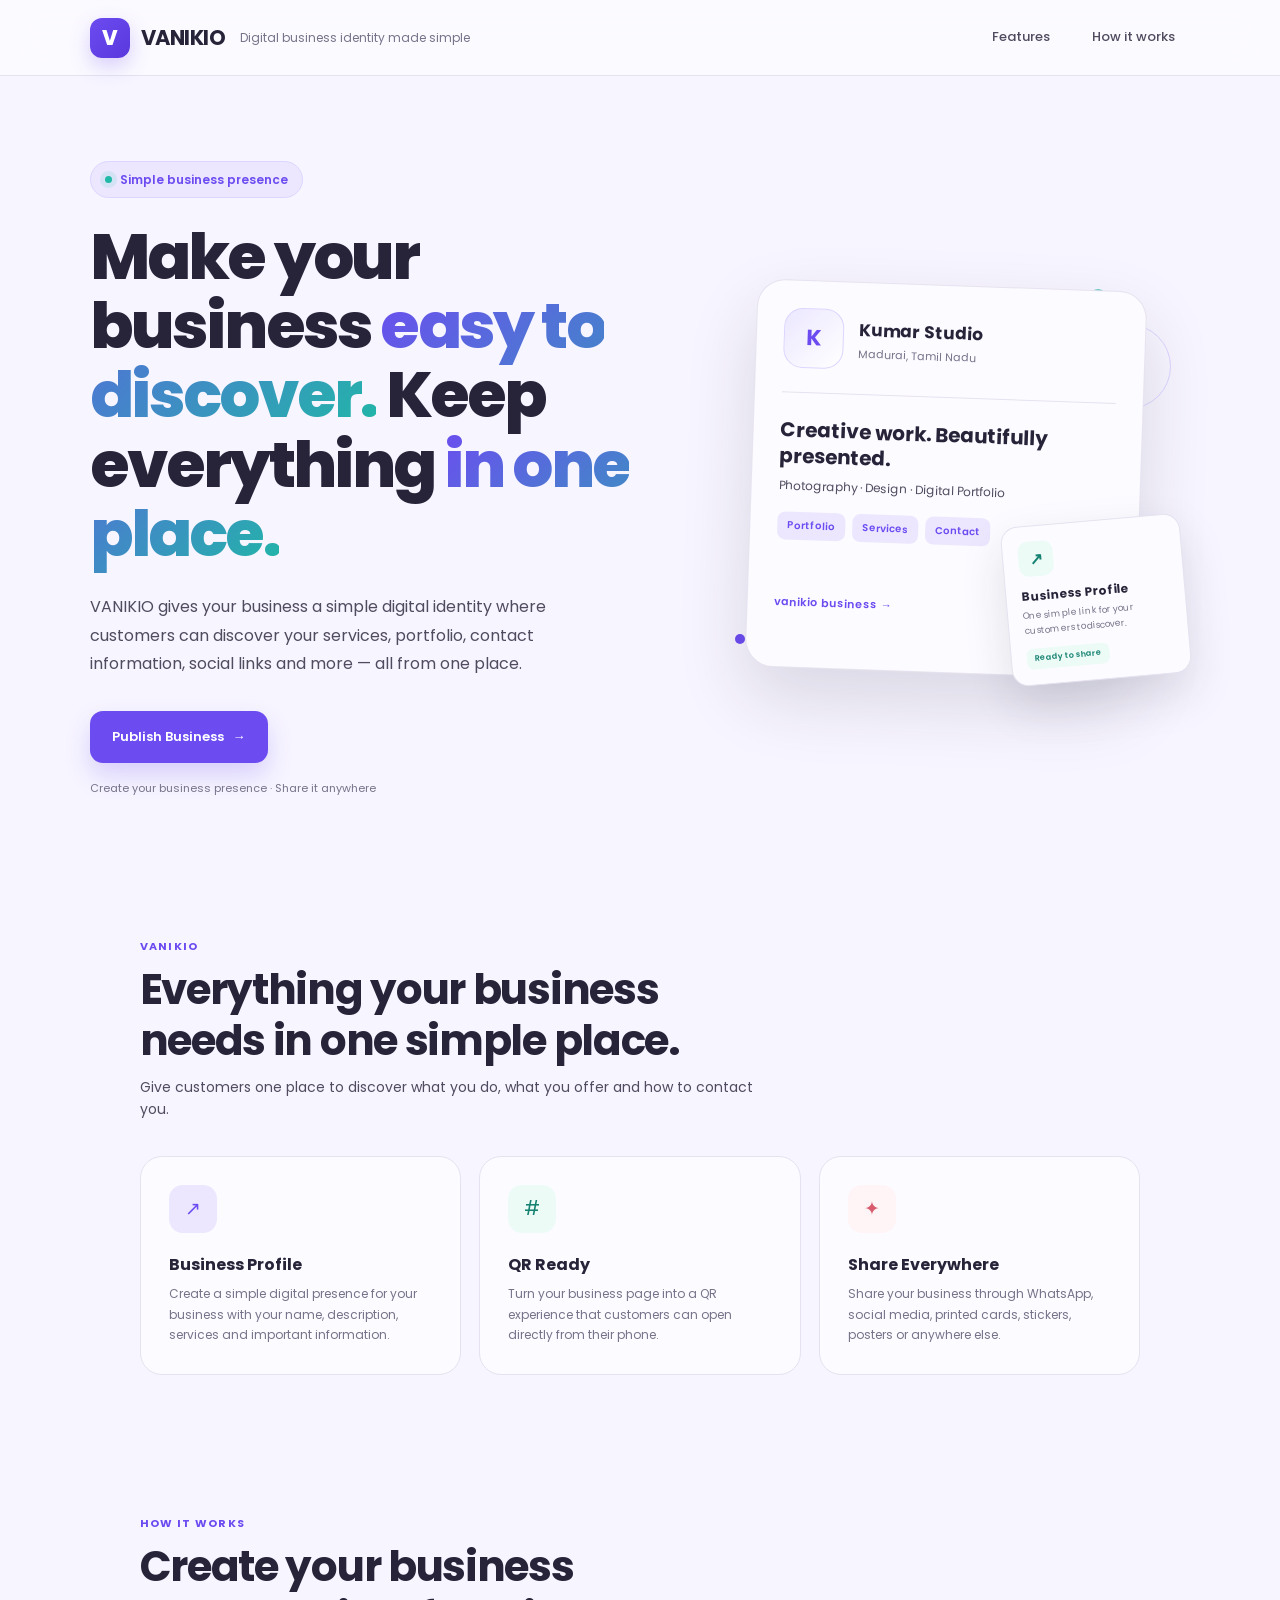
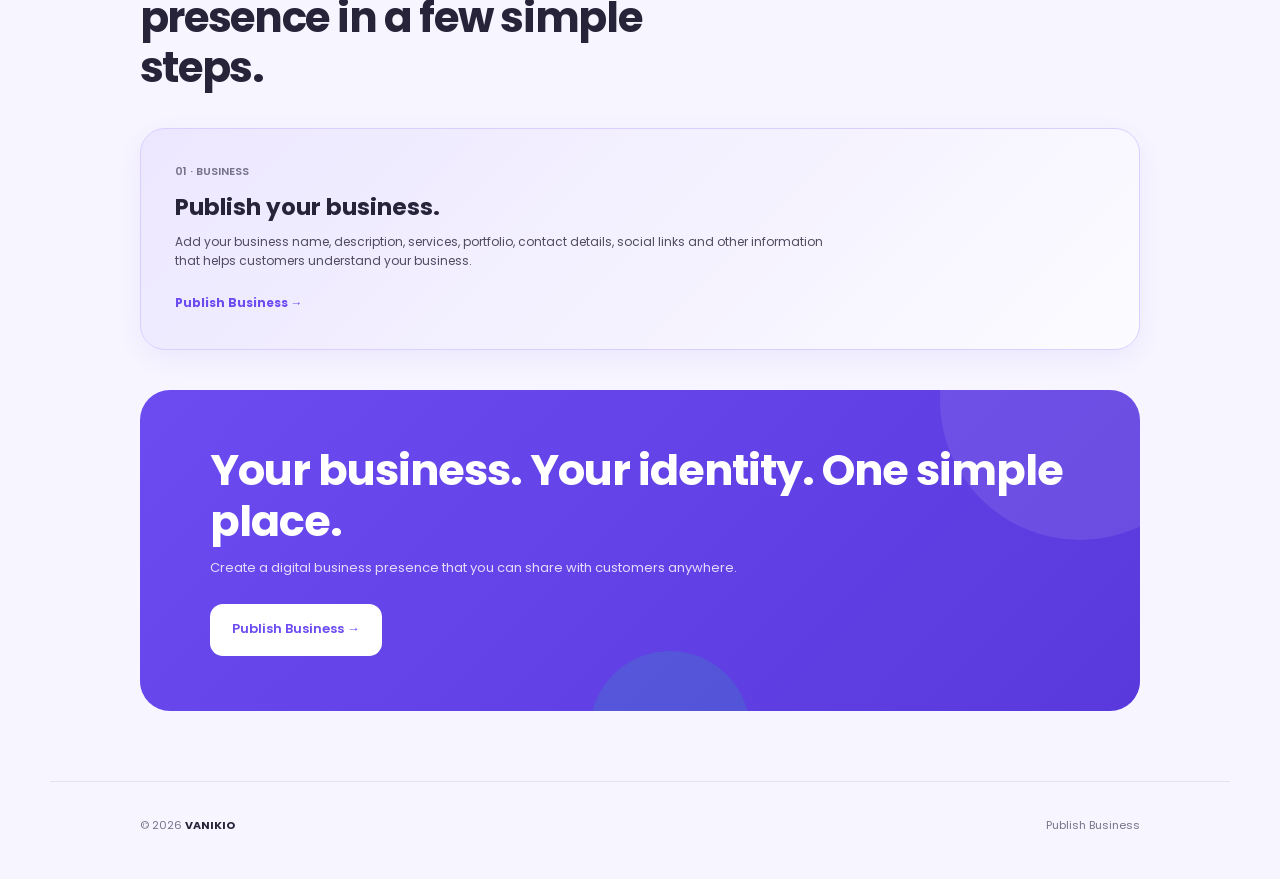
==== index.html @ 50421a09 "Add files via upload" ====
<!DOCTYPE html>
<html lang="en">

<head>
    <meta charset="UTF-8">
    <meta name="viewport" content="width=device-width, initial-scale=1.0">

    <title>VANIKIO — Digital Business Identity Made Simple</title>

    <link rel="preconnect" href="https://fonts.googleapis.com">
    <link rel="preconnect" href="https://fonts.gstatic.com" crossorigin>

    <link
        href="https://fonts.googleapis.com/css2?family=Poppins:wght@400;500;600;700;800&display=swap"
        rel="stylesheet"
    >

    <style>

        :root {
            --bg: #f7f5ff;
            --surface: #fcfbff;

            --primary: #6c4cf1;
            --primary-dark: #5938dc;
            --primary-soft: #ece7ff;

            --secondary: #20b8a6;

            --text: #27243a;
            --text-soft: #514b60;
            --muted: #77738a;
            --muted-light: #9993aa;

            --border: #e6e2f0;

            --success: #168271;
            --success-soft: #edfbf7;

            --shadow: 0 20px 60px rgba(108, 76, 241, 0.10);
            --shadow-small: 0 8px 25px rgba(108, 76, 241, 0.08);
        }


        * {
            margin: 0;
            padding: 0;
            box-sizing: border-box;
        }


        html {
            scroll-behavior: smooth;
        }


        body {
            font-family: "Poppins", sans-serif;
            background: var(--bg);
            color: var(--text);
            line-height: 1.6;
            overflow-x: hidden;
        }


        a {
            text-decoration: none;
            color: inherit;
        }


        button {
            font-family: inherit;
        }


        /* =====================================================
           NAVBAR
        ===================================================== */

        .navbar {
            position: sticky;
            top: 0;
            z-index: 1000;

            height: 76px;

            display: flex;
            align-items: center;
            justify-content: space-between;

            padding: 0 7%;

            background: rgba(252, 251, 255, 0.88);

            border-bottom: 1px solid var(--border);

            backdrop-filter: blur(18px);
        }


        .brand {
            display: flex;
            align-items: center;
            gap: 11px;
        }


        .brand-logo {
            width: 40px;
            height: 40px;

            display: flex;
            align-items: center;
            justify-content: center;

            border-radius: 12px;

            background: linear-gradient(
                135deg,
                var(--primary),
                var(--primary-dark)
            );

            color: white;

            font-size: 21px;
            font-weight: 800;

            box-shadow:
                0 8px 20px rgba(108, 76, 241, 0.25);
        }


        .brand-name {
            font-size: 21px;
            font-weight: 700;
            letter-spacing: -0.5px;
        }


        .brand-tag {
            color: var(--muted);
            font-size: 12px;
            margin-left: 4px;
        }


        .nav-right {
            display: flex;
            align-items: center;
            gap: 12px;
        }


        .nav-link {
            color: var(--text-soft);
            font-size: 13px;
            font-weight: 500;

            padding: 9px 15px;

            border-radius: 10px;

            transition: 0.2s ease;
        }


        .nav-link:hover {
            background: var(--primary-soft);
            color: var(--primary);
        }


        /* =====================================================
           HERO
        ===================================================== */

        .hero {
            max-width: 1280px;
            margin: auto;

            min-height: 650px;

            padding: 85px 7% 70px;

            display: grid;

            grid-template-columns:
                1.05fr 0.95fr;

            gap: 70px;

            align-items: center;
        }


        .hero-content {
            position: relative;
            z-index: 2;
        }


        .hero-badge {
            display: inline-flex;
            align-items: center;
            gap: 8px;

            padding: 8px 14px;

            border-radius: 30px;

            background: var(--primary-soft);

            border: 1px solid #ddd5ff;

            color: var(--primary);

            font-size: 12px;
            font-weight: 600;

            margin-bottom: 24px;
        }


        .badge-dot {
            width: 7px;
            height: 7px;

            border-radius: 50%;

            background: var(--secondary);

            box-shadow:
                0 0 0 5px rgba(32, 184, 166, 0.12);
        }


        .hero h1 {
            font-size: clamp(43px, 5vw, 72px);

            line-height: 1.08;

            letter-spacing: -2.8px;

            font-weight: 800;

            max-width: 720px;
        }


        .hero h1 span {
            background: linear-gradient(
                135deg,
                var(--primary),
                var(--secondary)
            );

            -webkit-background-clip: text;
            background-clip: text;

            color: transparent;
        }


        .hero-description {
            max-width: 610px;

            margin-top: 25px;

            font-size: 16px;

            line-height: 1.8;

            color: var(--text-soft);
        }


        /* =====================================================
           HERO ACTION
        ===================================================== */

        .hero-actions {
            display: flex;
            flex-wrap: wrap;

            gap: 12px;

            margin-top: 32px;
        }


        .btn {
            height: 52px;

            padding: 0 22px;

            border-radius: 13px;

            display: inline-flex;

            align-items: center;
            justify-content: center;

            gap: 9px;

            font-size: 13px;
            font-weight: 600;

            cursor: pointer;

            transition:
                transform 0.2s ease,
                box-shadow 0.2s ease,
                background 0.2s ease;
        }


        .btn:hover {
            transform: translateY(-2px);
        }


        .btn-primary {
            background: var(--primary);

            color: white;

            box-shadow:
                0 12px 25px rgba(108, 76, 241, 0.22);
        }


        .btn-primary:hover {
            background: var(--primary-dark);

            box-shadow:
                0 16px 30px rgba(108, 76, 241, 0.28);
        }


        .hero-note {
            margin-top: 17px;

            color: var(--muted);

            font-size: 11px;
        }


        /* =====================================================
           HERO VISUAL
        ===================================================== */

        .hero-visual {
            position: relative;

            min-height: 510px;

            display: flex;

            align-items: center;
            justify-content: center;
        }


        .visual-orb {
            position: absolute;

            width: 330px;
            height: 330px;

            border-radius: 50%;

            background:
                radial-gradient(
                    circle at 35% 30%,
                    #ffffff 0,
                    var(--primary-soft) 45%,
                    #ddd5ff 100%
                );
        }


        .visual-orb::after {
            content: "";

            position: absolute;

            width: 150px;
            height: 150px;

            right: -35px;
            bottom: 15px;

            border-radius: 50%;

            background: var(--secondary);

            opacity: 0.14;
        }


        /* =====================================================
           BUSINESS CARD
        ===================================================== */

        .profile-card {
            position: relative;
            z-index: 3;

            width: min(390px, 88%);

            padding: 27px;

            background: var(--surface);

            border: 1px solid rgba(230, 226, 240, 0.95);

            border-radius: 28px;

            box-shadow:
                0 30px 70px rgba(39, 36, 58, 0.14);

            transform: rotate(2deg);
        }


        .profile-top {
            display: flex;

            align-items: center;

            gap: 15px;
        }


        .profile-avatar {
            width: 60px;
            height: 60px;

            border-radius: 19px;

            background:
                linear-gradient(
                    135deg,
                    var(--primary-soft),
                    #ffffff
                );

            border: 1px solid #ddd5ff;

            display: flex;

            align-items: center;
            justify-content: center;

            color: var(--primary);

            font-size: 22px;
            font-weight: 700;
        }


        .profile-name {
            font-size: 17px;
            font-weight: 700;
        }


        .profile-location {
            margin-top: 2px;

            color: var(--muted);

            font-size: 11px;
        }


        .profile-line {
            height: 1px;

            background: var(--border);

            margin: 24px 0;
        }


        .profile-heading {
            font-size: 20px;

            font-weight: 700;

            line-height: 1.3;
        }


        .profile-subtitle {
            color: var(--text-soft);

            font-size: 12px;

            margin-top: 7px;
        }


        .profile-tags {
            display: flex;

            gap: 7px;

            flex-wrap: wrap;

            margin-top: 17px;
        }


        .profile-tag {
            padding: 6px 10px;

            border-radius: 8px;

            background: var(--primary-soft);

            color: var(--primary);

            font-size: 10px;

            font-weight: 600;
        }


        .profile-footer {
            display: flex;

            justify-content: space-between;

            align-items: center;

            margin-top: 25px;
        }


        .profile-link {
            font-size: 11px;

            color: var(--primary);

            font-weight: 600;
        }


        /* =====================================================
           QR
        ===================================================== */

        .qr-box {
            width: 75px;
            height: 75px;

            padding: 7px;

            border-radius: 12px;

            background: white;

            border: 1px solid var(--border);

            display: grid;

            grid-template-columns:
                repeat(7, 1fr);

            gap: 2px;
        }


        .qr-box span {
            border-radius: 1px;

            background: var(--text);
        }


        .qr-box span:nth-child(3n),
        .qr-box span:nth-child(5n) {
            background: var(--primary);
        }


        /* =====================================================
           BUSINESS FLOATING CARD
        ===================================================== */

        .share-floating {
            position: absolute;

            z-index: 5;

            right: 1%;

            bottom: 55px;

            width: 180px;

            padding: 15px;

            background: var(--surface);

            border: 1px solid var(--border);

            border-radius: 17px;

            box-shadow:
                0 20px 45px rgba(39, 36, 58, 0.13);

            transform: rotate(-5deg);
        }


        .share-icon {
            width: 35px;
            height: 35px;

            border-radius: 10px;

            display: flex;

            align-items: center;
            justify-content: center;

            background: var(--success-soft);

            color: var(--success);

            font-weight: 700;
        }


        .share-title {
            font-size: 12px;

            font-weight: 700;

            margin-top: 10px;
        }


        .share-text {
            font-size: 9px;

            color: var(--muted);

            margin-top: 3px;
        }


        .share-status {
            margin-top: 11px;

            display: inline-block;

            padding: 4px 8px;

            border-radius: 7px;

            background: var(--success-soft);

            color: var(--success);

            font-size: 8px;

            font-weight: 600;
        }


        /* =====================================================
           DECORATION
        ===================================================== */

        .decor {
            position: absolute;

            border-radius: 50%;
        }


        .decor-one {
            width: 18px;
            height: 18px;

            top: 65px;
            right: 17%;

            background: var(--secondary);

            opacity: 0.7;
        }


        .decor-two {
            width: 10px;
            height: 10px;

            left: 7%;
            bottom: 90px;

            background: var(--primary);
        }


        .decor-three {
            width: 85px;
            height: 85px;

            right: 4%;
            top: 100px;

            border: 1px solid #dcd4ff;

            background: transparent;
        }


        /* =====================================================
           SECTION
        ===================================================== */

        .section {
            max-width: 1180px;

            margin: auto;

            padding: 70px 7%;
        }


        .section-header {
            max-width: 620px;

            margin-bottom: 35px;
        }


        .section-label {
            color: var(--primary);

            font-size: 11px;

            text-transform: uppercase;

            letter-spacing: 1.3px;

            font-weight: 700;

            margin-bottom: 10px;
        }


        .section-title {
            font-size: clamp(28px, 4vw, 42px);

            line-height: 1.2;

            letter-spacing: -1.3px;

            font-weight: 700;
        }


        .section-description {
            color: var(--text-soft);

            font-size: 14px;

            margin-top: 10px;
        }


        /* =====================================================
           FEATURES
        ===================================================== */

        .features {
            display: grid;

            grid-template-columns:
                repeat(3, 1fr);

            gap: 18px;
        }


        .feature {
            padding: 28px;

            background: var(--surface);

            border: 1px solid var(--border);

            border-radius: 22px;

            transition:
                transform 0.2s ease,
                box-shadow 0.2s ease,
                border-color 0.2s ease;
        }


        .feature:hover {
            transform: translateY(-5px);

            border-color: #d7cdfd;

            box-shadow: var(--shadow);
        }


        .feature-icon {
            width: 48px;
            height: 48px;

            border-radius: 14px;

            display: flex;

            align-items: center;
            justify-content: center;

            background: var(--primary-soft);

            color: var(--primary);

            font-size: 19px;

            margin-bottom: 19px;
        }


        .feature:nth-child(2) .feature-icon {
            background: var(--success-soft);

            color: var(--success);
        }


        .feature:nth-child(3) .feature-icon {
            background: #fff4f6;

            color: #d85c6e;
        }


        .feature h3 {
            font-size: 16px;

            margin-bottom: 7px;
        }


        .feature p {
            color: var(--muted);

            font-size: 12px;

            line-height: 1.7;
        }


        /* =====================================================
           BUSINESS PATH
        ===================================================== */

        .paths {
            display: grid;

            grid-template-columns: 1fr;

            gap: 20px;
        }


        .path-card {
            position: relative;

            overflow: hidden;

            padding: 34px;

            border-radius: 25px;

            border: 1px solid var(--border);

            background: var(--surface);

            box-shadow: var(--shadow-small);
        }


        .path-card.primary-path {
            background:
                linear-gradient(
                    135deg,
                    var(--primary-soft),
                    var(--surface)
                );

            border-color: #d9d0ff;
        }


        .path-number {
            font-size: 11px;

            color: var(--muted);

            font-weight: 600;
        }


        .path-card h3 {
            font-size: 23px;

            line-height: 1.3;

            margin-top: 12px;
        }


        .path-card p {
            color: var(--text-soft);

            font-size: 12px;

            margin-top: 9px;

            max-width: 650px;
        }


        .path-action {
            display: inline-flex;

            margin-top: 23px;

            color: var(--primary);

            font-size: 12px;

            font-weight: 700;

            align-items: center;

            gap: 7px;
        }


        /* =====================================================
           CTA
        ===================================================== */

        .cta {
            margin-top: 40px;

            padding: 55px 7%;

            border-radius: 30px;

            background:
                linear-gradient(
                    135deg,
                    var(--primary),
                    var(--primary-dark)
                );

            color: white;

            position: relative;

            overflow: hidden;
        }


        .cta::before {
            content: "";

            position: absolute;

            width: 280px;
            height: 280px;

            border-radius: 50%;

            right: -80px;
            top: -130px;

            background:
                rgba(255,255,255,0.09);
        }


        .cta::after {
            content: "";

            position: absolute;

            width: 160px;
            height: 160px;

            border-radius: 50%;

            left: 45%;
            bottom: -100px;

            background:
                rgba(32,184,166,0.18);
        }


        .cta-content {
            position: relative;

            z-index: 2;
        }


        .cta h2 {
            font-size: clamp(28px, 4vw, 43px);

            line-height: 1.2;

            letter-spacing: -1px;
        }


        .cta p {
            max-width: 560px;

            margin-top: 10px;

            font-size: 13px;

            opacity: 0.82;
        }


        .cta .btn {
            margin-top: 25px;

            background: white;

            color: var(--primary);

            box-shadow: none;
        }


        .cta .btn:hover {
            background: var(--primary-soft);
        }


        /* =====================================================
           FOOTER
        ===================================================== */

        footer {
            max-width: 1180px;

            margin: auto;

            padding: 35px 7% 45px;

            display: flex;

            align-items: center;

            justify-content: space-between;

            border-top: 1px solid var(--border);

            color: var(--muted);

            font-size: 11px;
        }


        .footer-brand {
            font-weight: 700;

            color: var(--text);
        }


        .footer-links {
            display: flex;

            gap: 18px;
        }


        .footer-links a:hover {
            color: var(--primary);
        }


        /* =====================================================
           RESPONSIVE
        ===================================================== */

        @media (max-width: 900px) {

            .hero {
                grid-template-columns: 1fr;

                padding-top: 60px;

                gap: 20px;
            }


            .hero-content {
                text-align: center;
            }


            .hero-description {
                margin-left: auto;
                margin-right: auto;
            }


            .hero-actions {
                justify-content: center;
            }


            .hero-note {
                text-align: center;
            }


            .hero-visual {
                min-height: 470px;
            }


            .features {
                grid-template-columns: 1fr;
            }

        }


        @media (max-width: 620px) {

            .navbar {
                height: 68px;

                padding: 0 5%;
            }


            .brand-tag,
            .nav-right .nav-link {
                display: none;
            }


            .hero {
                padding: 55px 5% 40px;
            }


            .hero h1 {
                letter-spacing: -1.8px;
            }


            .hero-description {
                font-size: 14px;
            }


            .hero-actions {
                flex-direction: column;
            }


            .btn {
                width: 100%;
            }


            .hero-visual {
                min-height: 400px;
            }


            .profile-card {
                width: 92%;

                padding: 22px;
            }


            .share-floating {
                right: 0;

                bottom: 25px;

                width: 155px;
            }


            .visual-orb {
                width: 270px;
                height: 270px;
            }


            .section {
                padding: 55px 5%;
            }


            .path-card {
                padding: 27px;
            }


            .cta {
                margin-top: 25px;

                padding: 40px 7%;

                border-radius: 24px;
            }


            footer {
                padding-left: 5%;
                padding-right: 5%;

                flex-direction: column;

                gap: 15px;

                text-align: center;
            }

        }

    </style>
</head>


<body>


    <!-- =====================================================
         NAVBAR
    ===================================================== -->

    <nav class="navbar">

        <a href="#" class="brand">

            <div class="brand-logo">
                V
            </div>

            <div class="brand-name">
                VANIKIO
            </div>

            <span class="brand-tag">
                Digital business identity made simple
            </span>

        </a>


        <div class="nav-right">

            <a href="#features" class="nav-link">
                Features
            </a>

            <a href="#paths" class="nav-link">
                How it works
            </a>

        </div>

    </nav>



    <!-- =====================================================
         HERO
    ===================================================== -->

    <main>

        <section class="hero">


            <div class="hero-content">


                <div class="hero-badge">

                    <span class="badge-dot"></span>

                    Simple business presence

                </div>


                <h1>

                    Make your business
                    <span>easy to discover.</span>

                    Keep everything
                    <span>in one place.</span>

                </h1>


                <p class="hero-description">

                    VANIKIO gives your business a simple digital identity
                    where customers can discover your services, portfolio,
                    contact information, social links and more — all from
                    one place.

                </p>


                <div class="hero-actions">

                    <a
                        href="publish-buisness.html"
                        class="btn btn-primary"
                    >

                        Publish Business

                        <span>→</span>

                    </a>

                </div>


                <p class="hero-note">

                    Create your business presence · Share it anywhere

                </p>

            </div>



            <!-- =================================================
                 HERO VISUAL
            ================================================= -->

            <div class="hero-visual">

                <div class="visual-orb"></div>

                <div class="decor decor-one"></div>

                <div class="decor decor-two"></div>

                <div class="decor decor-three"></div>


                <div class="profile-card">


                    <div class="profile-top">

                        <div class="profile-avatar">
                            K
                        </div>


                        <div>

                            <div class="profile-name">
                                Kumar Studio
                            </div>

                            <div class="profile-location">
                                Madurai, Tamil Nadu
                            </div>

                        </div>

                    </div>


                    <div class="profile-line"></div>


                    <div class="profile-heading">

                        Creative work.
                        Beautifully presented.

                    </div>


                    <div class="profile-subtitle">

                        Photography · Design · Digital Portfolio

                    </div>


                    <div class="profile-tags">

                        <span class="profile-tag">
                            Portfolio
                        </span>

                        <span class="profile-tag">
                            Services
                        </span>

                        <span class="profile-tag">
                            Contact
                        </span>

                    </div>


                    <div class="profile-footer">

                        <div class="profile-link">
                            vanikio business →
                        </div>


                        <div class="qr-box">

                            <span></span>
                            <span></span>
                            <span></span>
                            <span></span>
                            <span></span>
                            <span></span>
                            <span></span>

                            <span></span>
                            <span></span>
                            <span></span>
                            <span></span>
                            <span></span>
                            <span></span>
                            <span></span>

                            <span></span>
                            <span></span>
                            <span></span>
                            <span></span>
                            <span></span>
                            <span></span>
                            <span></span>

                            <span></span>
                            <span></span>
                            <span></span>
                            <span></span>
                            <span></span>
                            <span></span>
                            <span></span>

                            <span></span>
                            <span></span>
                            <span></span>
                            <span></span>
                            <span></span>
                            <span></span>
                            <span></span>

                            <span></span>
                            <span></span>
                            <span></span>
                            <span></span>
                            <span></span>
                            <span></span>
                            <span></span>

                            <span></span>
                            <span></span>
                            <span></span>
                            <span></span>
                            <span></span>
                            <span></span>
                            <span></span>

                        </div>

                    </div>

                </div>



                <div class="share-floating">

                    <div class="share-icon">
                        ↗
                    </div>

                    <div class="share-title">
                        Business Profile
                    </div>

                    <div class="share-text">

                        One simple link for your
                        customers to discover.

                    </div>

                    <span class="share-status">

                        Ready to share

                    </span>

                </div>

            </div>

        </section>



        <!-- =====================================================
             FEATURES
        ===================================================== -->

        <section class="section" id="features">


            <div class="section-header">

                <div class="section-label">
                    VANIKIO
                </div>

                <h2 class="section-title">

                    Everything your business needs
                    in one simple place.

                </h2>

                <p class="section-description">

                    Give customers one place to discover what
                    you do, what you offer and how to contact you.

                </p>

            </div>


            <div class="features">


                <div class="feature">

                    <div class="feature-icon">
                        ↗
                    </div>

                    <h3>
                        Business Profile
                    </h3>

                    <p>

                        Create a simple digital presence for your
                        business with your name, description,
                        services and important information.

                    </p>

                </div>



                <div class="feature">

                    <div class="feature-icon">
                        #
                    </div>

                    <h3>
                        QR Ready
                    </h3>

                    <p>

                        Turn your business page into a QR experience
                        that customers can open directly from their phone.

                    </p>

                </div>



                <div class="feature">

                    <div class="feature-icon">
                        ✦
                    </div>

                    <h3>
                        Share Everywhere
                    </h3>

                    <p>

                        Share your business through WhatsApp,
                        social media, printed cards, stickers,
                        posters or anywhere else.

                    </p>

                </div>


            </div>

        </section>



        <!-- =====================================================
             BUSINESS PATH
        ===================================================== -->

        <section class="section" id="paths">


            <div class="section-header">

                <div class="section-label">
                    How it works
                </div>

                <h2 class="section-title">

                    Create your business presence
                    in a few simple steps.

                </h2>

            </div>



            <div class="paths">


                <div class="path-card primary-path">

                    <div class="path-number">
                        01 · BUSINESS
                    </div>

                    <h3>
                        Publish your business.
                    </h3>

                    <p>

                        Add your business name, description,
                        services, portfolio, contact details,
                        social links and other information that
                        helps customers understand your business.

                    </p>


                    <a
                        href="publish-buisness.html"
                        class="path-action"
                    >

                        Publish Business

                        →

                    </a>

                </div>


            </div>



            <!-- =================================================
                 CTA
            ================================================= -->

            <div class="cta">

                <div class="cta-content">

                    <h2>

                        Your business.
                        Your identity.
                        One simple place.

                    </h2>

                    <p>

                        Create a digital business presence that
                        you can share with customers anywhere.

                    </p>


                    <a
                        href="publish-buisness.html"
                        class="btn"
                    >

                        Publish Business

                        →

                    </a>

                </div>

            </div>

        </section>

    </main>



    <!-- =====================================================
         FOOTER
    ===================================================== -->

    <footer>

        <div>

            © 2026

            <span class="footer-brand">
                VANIKIO
            </span>

        </div>


        <div class="footer-links">

            <a href="publish-buisness.html">
                Publish Business
            </a>

        </div>

    </footer>


</body>

</html>
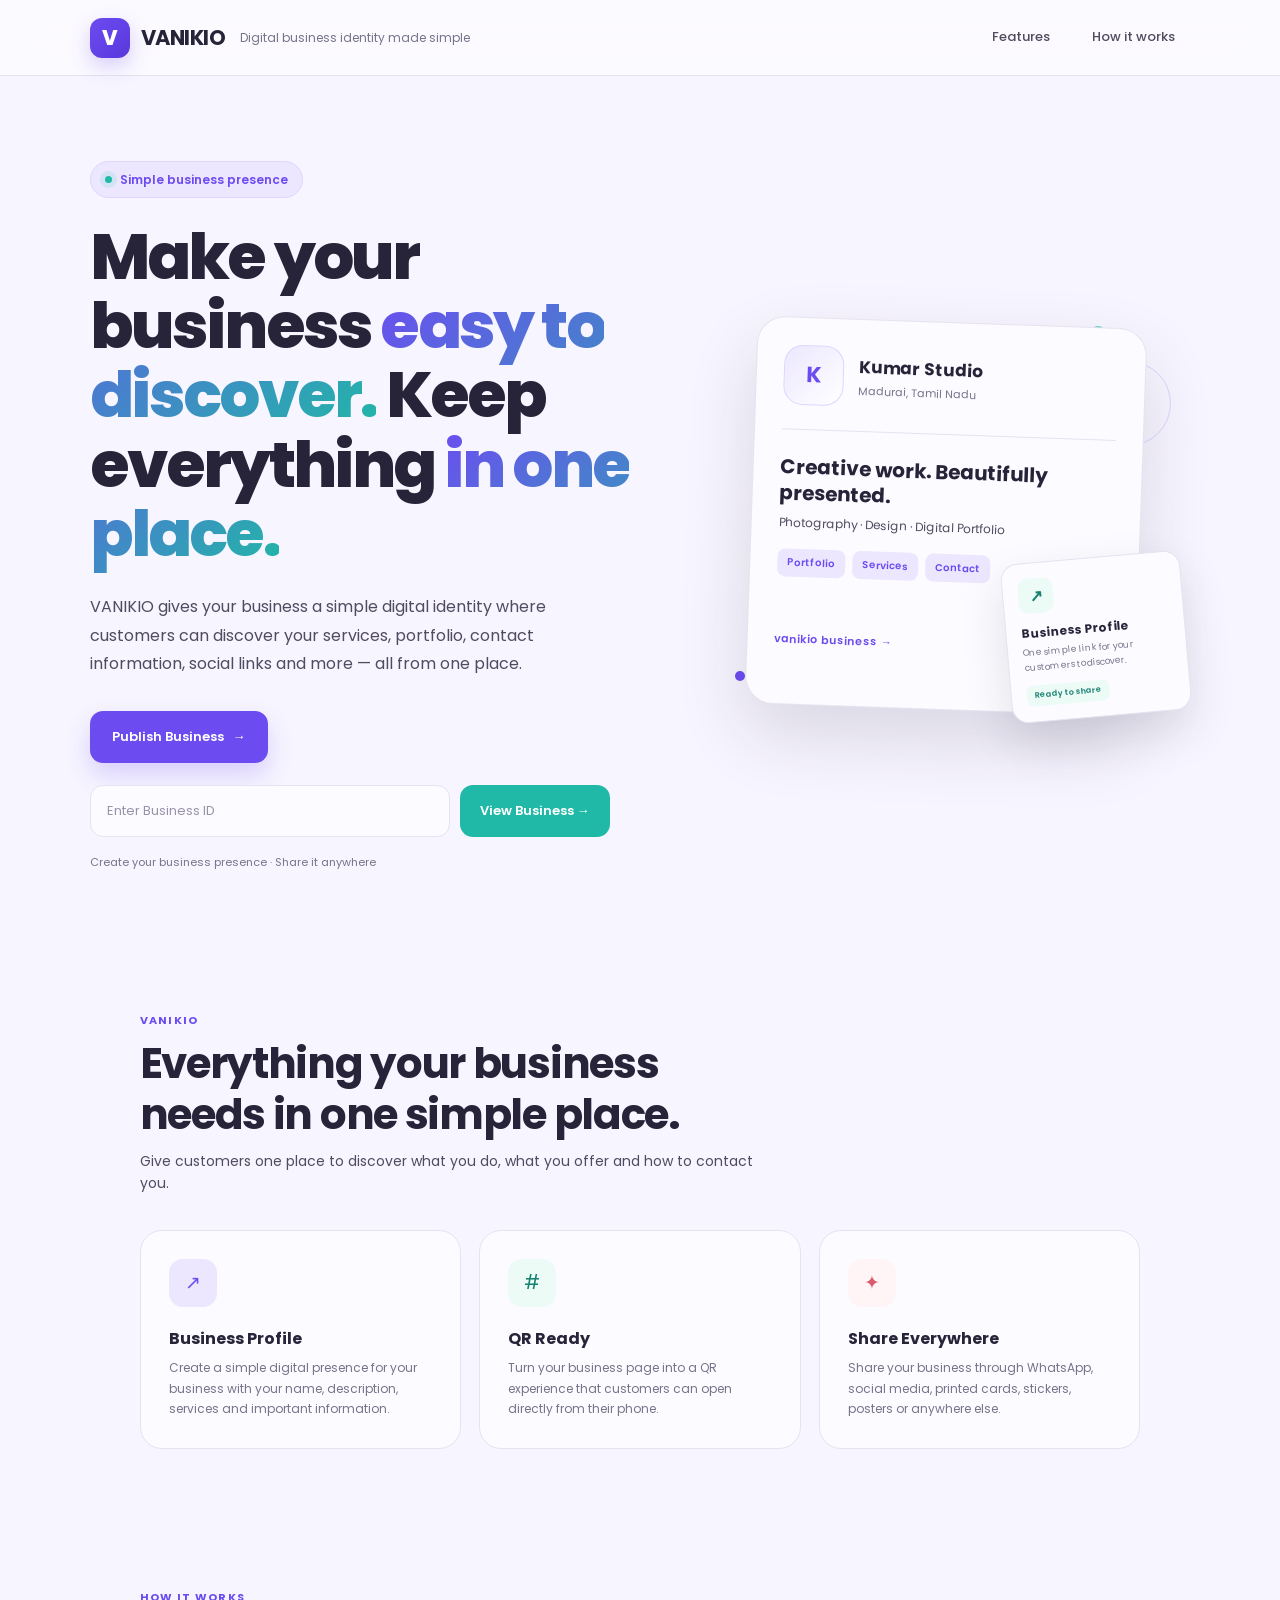
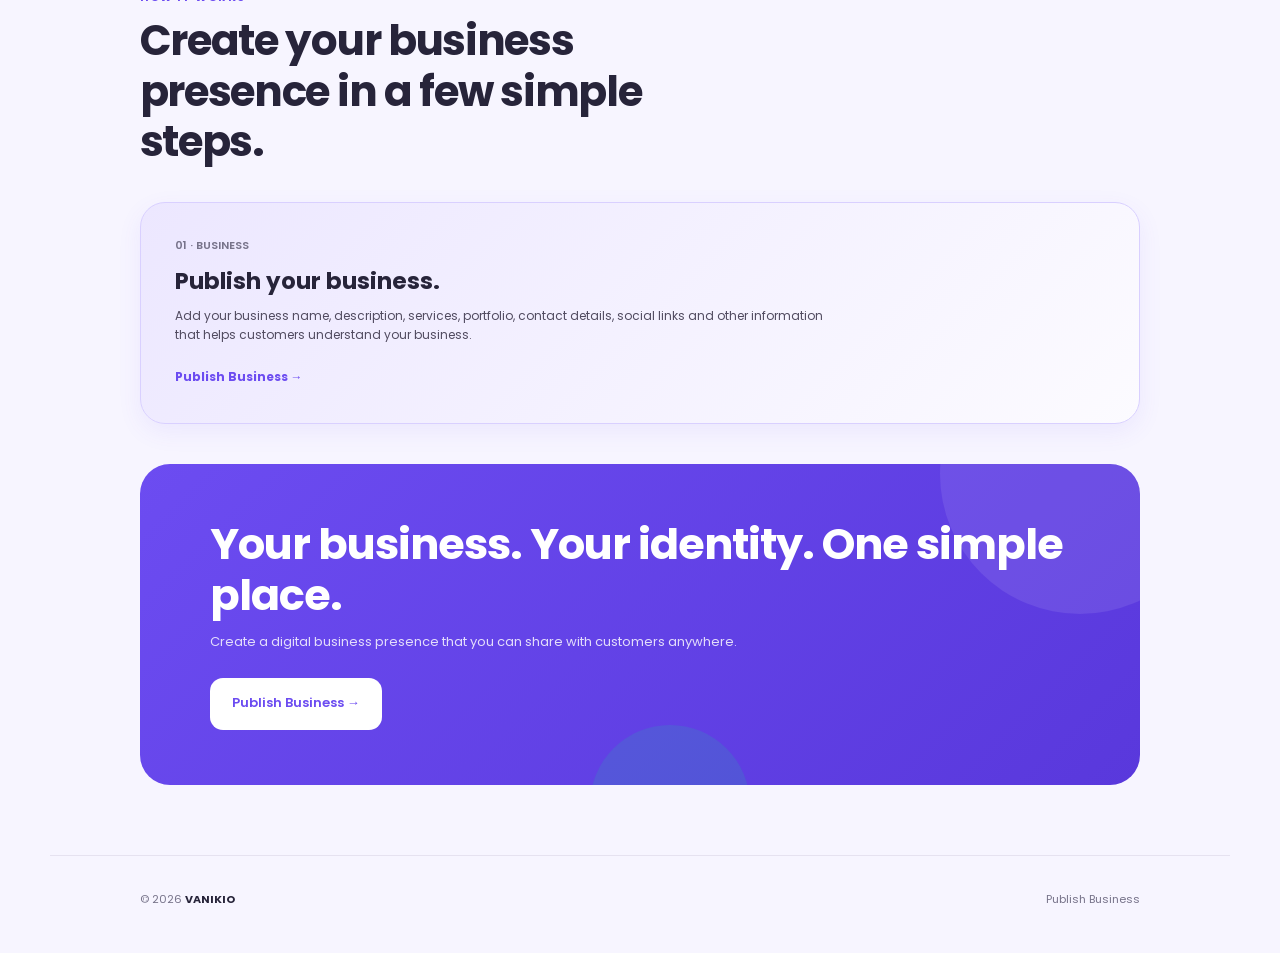
==== commit 013f0940: "Index.html is edited" ====
--- a/index.html
+++ b/index.html
@@ -313,6 +313,8 @@
                 transform 0.2s ease,
                 box-shadow 0.2s ease,
                 background 0.2s ease;
+
+            border: none;
         }
 
 
@@ -345,6 +347,99 @@
             color: var(--muted);
 
             font-size: 11px;
+        }
+
+
+        /* =====================================================
+           VIEW BUSINESS
+           ADDED ONLY FOR BUSINESS ID
+        ===================================================== */
+
+        .view-business-box {
+            margin-top: 22px;
+
+            display: flex;
+            align-items: center;
+
+            gap: 10px;
+
+            max-width: 520px;
+        }
+
+
+        .business-id-input {
+            flex: 1;
+
+            height: 52px;
+
+            padding: 0 16px;
+
+            border: 1px solid var(--border);
+
+            border-radius: 13px;
+
+            background: var(--surface);
+
+            color: var(--text);
+
+            font-family: inherit;
+
+            font-size: 13px;
+
+            outline: none;
+
+            transition:
+                border-color 0.2s ease,
+                box-shadow 0.2s ease;
+        }
+
+
+        .business-id-input:focus {
+            border-color: var(--primary);
+
+            box-shadow:
+                0 0 0 4px rgba(108, 76, 241, 0.10);
+        }
+
+
+        .business-id-input::placeholder {
+            color: var(--muted-light);
+        }
+
+
+        .view-business-btn {
+            height: 52px;
+
+            padding: 0 20px;
+
+            border: none;
+
+            border-radius: 13px;
+
+            background: var(--secondary);
+
+            color: white;
+
+            font-family: inherit;
+
+            font-size: 13px;
+
+            font-weight: 600;
+
+            cursor: pointer;
+
+            white-space: nowrap;
+
+            transition:
+                transform 0.2s ease,
+                background 0.2s ease;
+        }
+
+
+        .view-business-btn:hover {
+            transform: translateY(-2px);
+
+            background: #159c8c;
         }
 
 
@@ -680,7 +775,6 @@
 
         .decor {
             position: absolute;
-
             border-radius: 50%;
         }
 
@@ -1140,6 +1234,12 @@
             }
 
 
+            .view-business-box {
+                margin-left: auto;
+                margin-right: auto;
+            }
+
+
             .hero-visual {
                 min-height: 470px;
             }
@@ -1188,6 +1288,18 @@
 
 
             .btn {
+                width: 100%;
+            }
+
+
+            .view-business-box {
+                flex-direction: column;
+                width: 100%;
+            }
+
+
+            .business-id-input,
+            .view-business-btn {
                 width: 100%;
             }
 
@@ -1355,6 +1467,35 @@
                 </div>
 
 
+                <!-- =================================================
+                     VIEW BUSINESS
+                ================================================= -->
+
+                <div class="view-business-box">
+
+                    <input
+                        type="text"
+                        id="businessIdInput"
+                        class="business-id-input"
+                        placeholder="Enter Business ID"
+                        autocomplete="off"
+                    >
+
+                    <button
+                        type="button"
+                        class="view-business-btn"
+                        onclick="viewBusiness()"
+                    >
+
+                        View Business
+
+                        <span>→</span>
+
+                    </button>
+
+                </div>
+
+
                 <p class="hero-note">
 
                     Create your business presence · Share it anywhere
@@ -1785,6 +1926,82 @@
     </footer>
 
 
+    <!-- =====================================================
+         VIEW BUSINESS SCRIPT
+    ===================================================== -->
+
+    <script>
+
+        function viewBusiness() {
+
+            const input =
+                document.getElementById("businessIdInput");
+
+            const businessId =
+                input.value.trim();
+
+
+            // Empty ID
+            if (!businessId) {
+
+                alert(
+                    "Please enter a Business ID."
+                );
+
+                input.focus();
+
+                return;
+
+            }
+
+
+            // Basic invalid ID check
+            if (
+                businessId.length < 5 ||
+                businessId.includes(" ") ||
+                businessId.includes("/") ||
+                businessId.includes("?") ||
+                businessId.includes("#")
+            ) {
+
+                alert(
+                    "Please enter a valid Business ID."
+                );
+
+                input.focus();
+
+                return;
+
+            }
+
+
+            // Open business profile
+            window.location.href =
+                "view-profile.html?id=" +
+                encodeURIComponent(businessId);
+
+        }
+
+
+        // Allow Enter key
+        document
+            .getElementById("businessIdInput")
+            .addEventListener(
+                "keydown",
+                function(event) {
+
+                    if (event.key === "Enter") {
+
+                        viewBusiness();
+
+                    }
+
+                }
+            );
+
+    </script>
+
+
 </body>
 
 </html>
